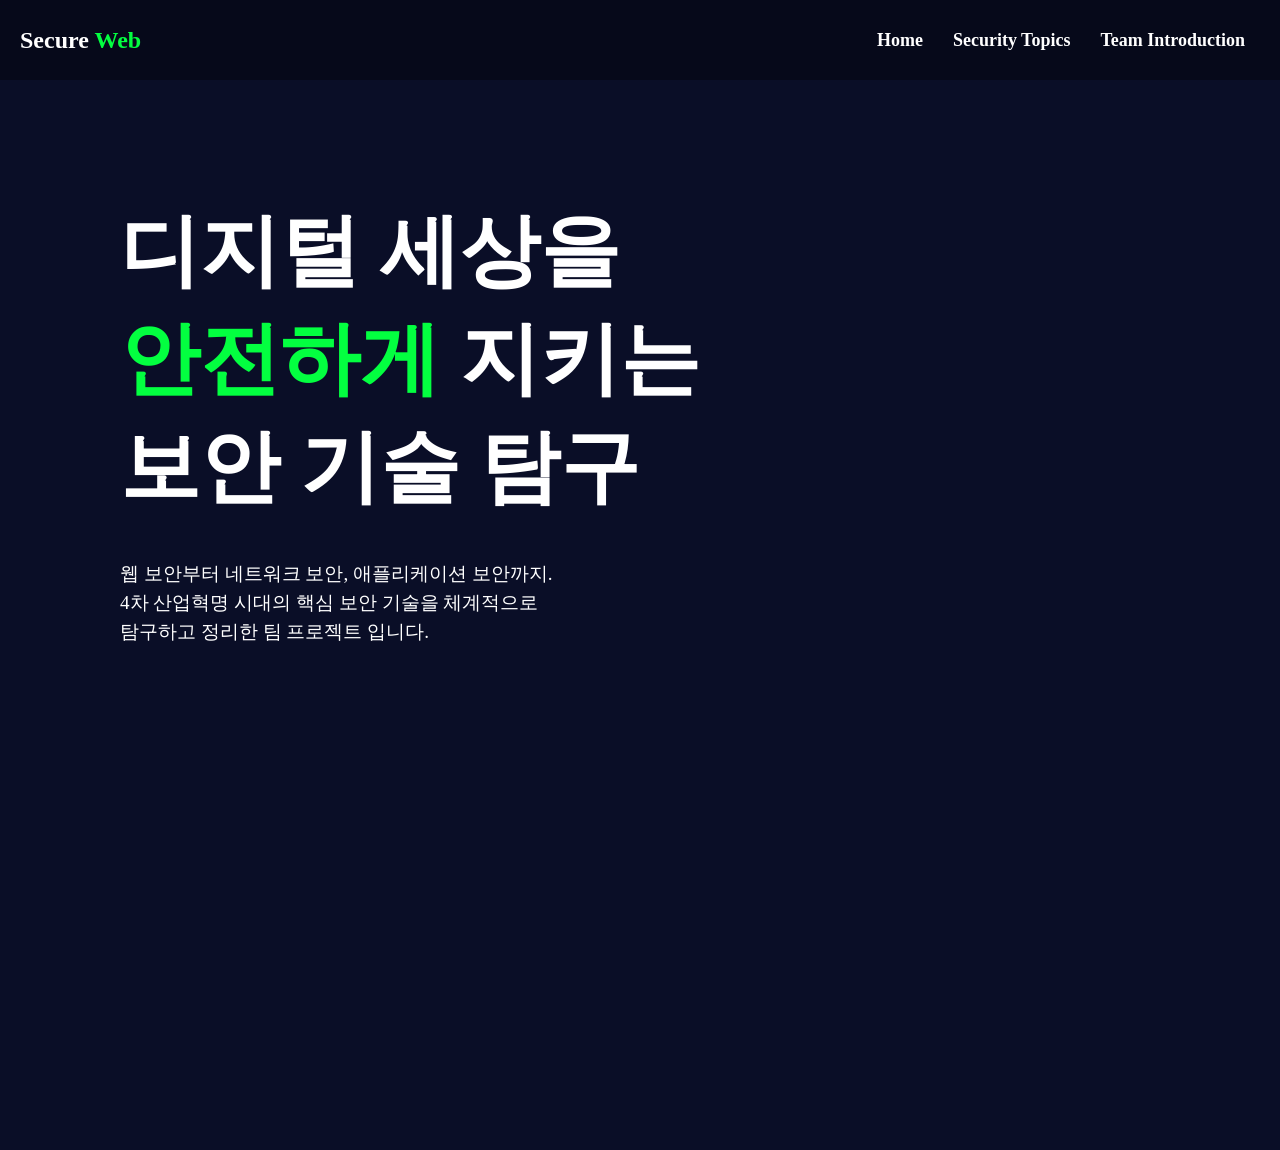
==== index.html @ 50af0f44 "1.11" ====
<!doctype html>
<html lang="en">
  <head>
    <meta charset="UTF-8" />
    <meta name="viewport" content="width=device-width, initial-scale=1.0" />
    <title>Title</title>
    <link rel="stylesheet" href="style.css" />
  </head>
  <body>
    <nav class="navbar">
      <div class="container">
        <div class="logo">
          <span class="logo-def">Secure</span>
          <span class="logo-high">Web</span>
        </div>
        <ul class="nav">
          <li>
            <a href="index.html">Home</a>
          </li>
          <li>
            <a href="#">Security Topics</a>
          </li>
          <li>
            <a href="#">Team Introduction</a>
          </li>
        </ul>
      </div>
    </nav>
    <div class="main">
      <div class="top">
        <p></p>
      </div>
      <div class="content">
        <div class="left">
          <div class="left-content">
            <div class="title">
              <h1>
                <span class="title-all">
                  <span class="title-def"
                    >디지털 세상을
                    <br />
                  </span>
                  <span class="title-high">안전하게</span>
                  <span class="title-def">지키는</span>
                  <br />
                  <span class="title-def">보안 기술 탐구</span>
                </span>
              </h1>
            </div>
            <div class="ex">
              <p>
                웹 보안부터 네트워크 보안, 애플리케이션 보안까지.
                <br />
                4차 산업혁명 시대의 핵심 보안 기술을 체계적으로
                <br />
                탐구하고 정리한 팀 프로젝트 입니다.
              </p>
            </div>
          </div>
        </div>
        <div class="right">
          <div class="right-content">
            <div class="right-image">
              <img src="img_1.png" alt="locker" />
            </div>
            <!-- <div class="text">
              <p>내용이랑이미지</p>
            </div> -->
          </div>
        </div>
        <div class="bottom">
          <hr />
        </div>
      </div>
    </div>
  </body>
</html>
---- style.css ----
* {
  margin: 0;
  padding: 0;
  box-sizing: border-box;
}
body {
  color: white;
  background-color: #0a0e27;
  width: 1920px;
  height: 1080px;
  padding-top: 70px;
}
.navbar {
  color: white;
  background-color: #06091a;
  height: 80px;
  position: fixed;
  top: 0;
  left: 0;
  right: 0;
}
.container {
  padding: 20px;
}
.navbar > .container > .logo {
  font-size: x-large;
  font-weight: bold;
  text-align: left;
}
.navbar > .container {
  display: flex;
  justify-content: space-between;
  align-items: center;
  height: 100%;
}
.navbar > .container > .nav {
  display: flex;
  flex-direction: row;
  justify-content: space-between;
  align-items: center;
  height: 100%;
}

.navbar > ul {
  display: flex;
  flex-direction: row;
}
.navbar > .container > ul > li > a {
  margin: 10px;
  padding: 5px;
}
ul {
  list-style-type: none;
}
.nav > li > a {
  color: white;
  text-decoration: none;
  font-size: 18px;
  font-weight: bold;
}
.nav > li > a:hover {
  text-decoration: underline;
  color: #03ff40;
  /* background-color: lawngreen; */
  font-size: larger;
}
.content {
  display: flex;
  flex-direction: row;
}
.left {
  width: 1152px;
  height: 880px;
  /* background-color: hotpink; */
  display: flex;
  align-items: center;
}
.left-content {
  width: 1000px;
  height: 800px;
  margin: 100px;
  /* background-color: aqua; */
}
.title {
  width: 1000px;
  height: 300px;
  /* background-color: gray; */
  display: flex;
  align-items: center;
}
.title > h1 {
  font-size: 80px;
  margin: 0 20px;
}
.title-high {
  color: #03ff40;
}
.title-all {
  display: inline-block;
  margin: 0 0px;
}
.ex {
  width: 1000px;
  height: 70px;
  /* background-color: gold; */
  display: flex;
  /* justify-content: center;  */
  align-items: center;
}
.ex > p {
  color: white;
  text-align: left;
  margin: 0 20px;
  font-size: larger;
}

.right {
  width: 768px;
  height: 980px;
  /* background-color: lightgreen; */
  display: flex;
  justify-content: center;
}
.right-image {
  width: 500px;
  height: 500px;
  /* background-color: blue; */
  /* margin: 102.5px 150px; */
  display: flex;
  justify-content: center;
  align-items: center;
}
.right-image > img {
  width: 500px;
}
.ex {
  height: fit-content;
}
.ex > p {
  line-height: 1.5;
  margin: 50px 20px;
}
.logo-high {
  color: #03ff40;
}
.top {
  width: 1920px;
  height: 100px;
  /* background-color: antiquewhite; */
}
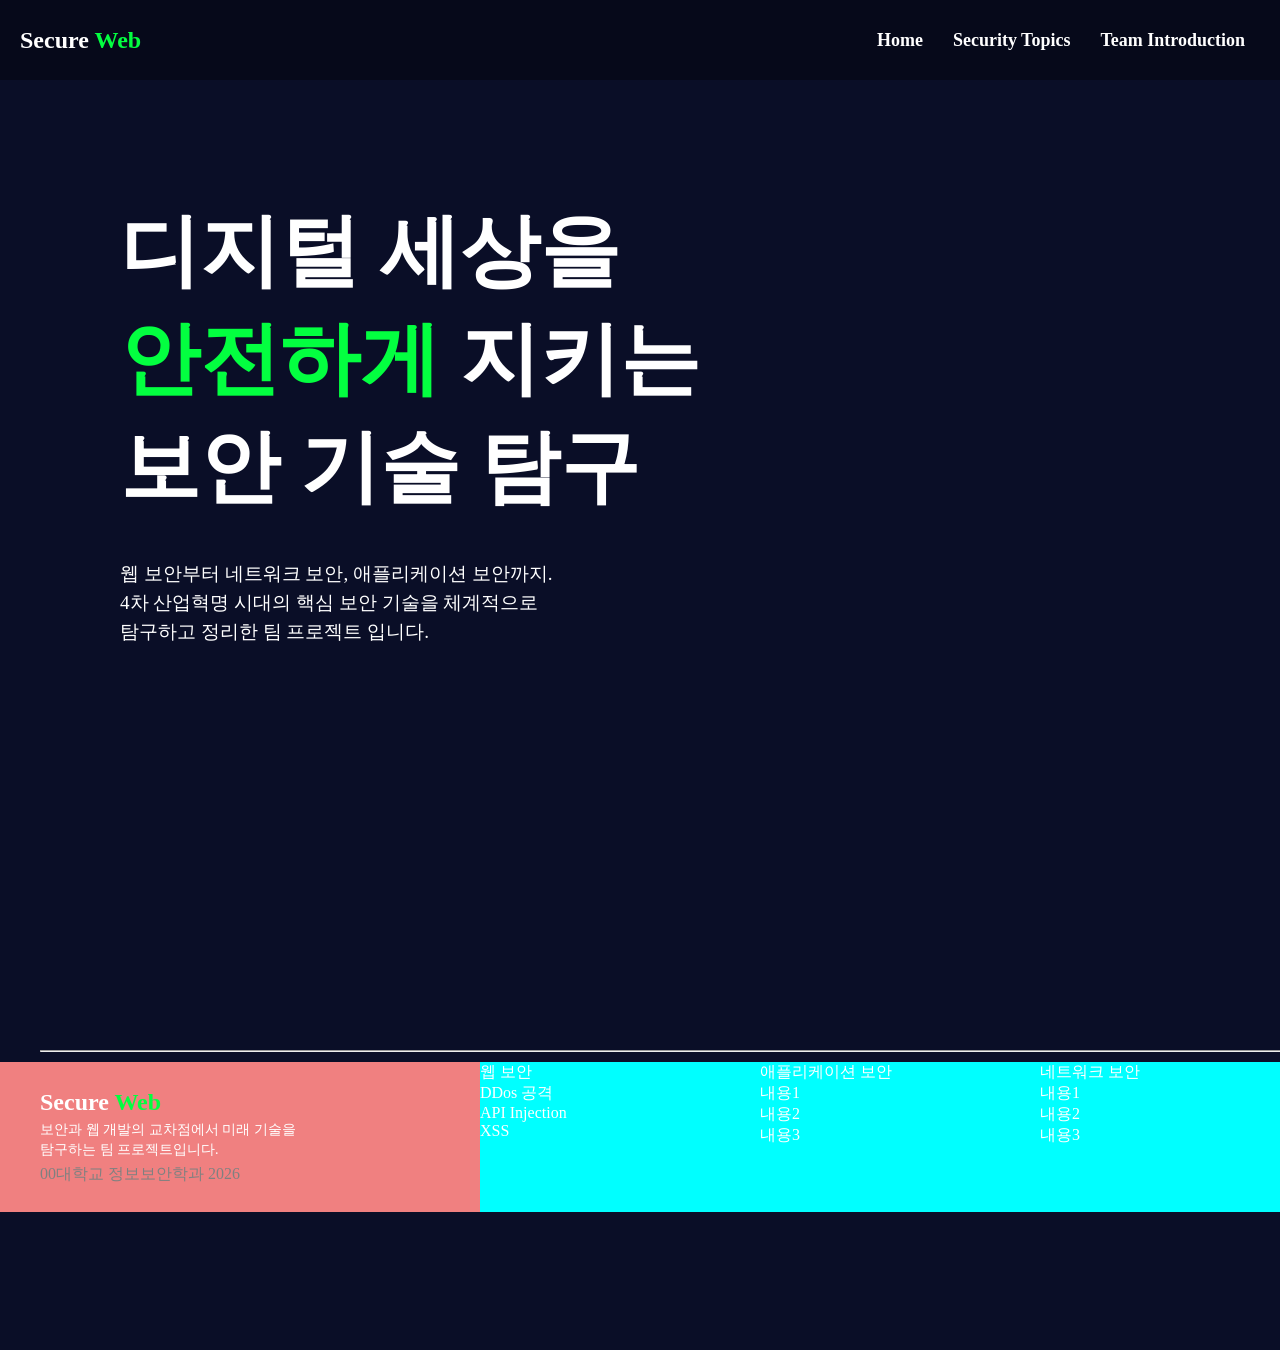
==== commit 7e7d8172: "2.0" ====
--- a/index.html
+++ b/index.html
@@ -68,9 +68,91 @@
             </div> -->
           </div>
         </div>
-        <div class="bottom">
-          <hr />
+      </div>
+      <div class="bottom">
+        <hr />
+        <div class="bottom-content">
+          <div class="bottom-left">
+            <div class="bottom-title">
+              <h2>Secure <span class="bottom-high">Web</span></h2>
+            </div>
+            <div class="bottom-ex">
+              <p>
+                보안과 웹 개발의 교차점에서 미래 기술을<br />탐구하는 팀
+                프로젝트입니다.
+              </p>
+            </div>
+            <div class="bottom-secure">00대학교 정보보안학과 2026</div>
+          </div>
+
+          <div class="bottom-topics">
+            <div class="bottom-web">
+              <p>웹 보안</p>
+              <ul>
+                <li>DDos 공격</li>
+                <li>API Injection</li>
+                <li>XSS</li>
+              </ul>
+            </div>
+            <div class="bottom-app">
+              <p>애플리케이션 보안</p>
+              <ul>
+                <li>내용1</li>
+                <li>내용2</li>
+                <li>내용3</li>
+              </ul>
+            </div>
+            <div class="bottom-network">
+              <p>네트워크 보안</p>
+              <ul>
+                <li>내용1</li>
+                <li>내용2</li>
+                <li>내용3</li>
+              </ul>
+            </div>
+          </div>
         </div>
+        <!-- <div class="bottom-content">
+          <div class="bottom-left">
+            <div class="bottom-title">
+              <h2>Secure <span class="bottom-high">Web</span></h2>
+            </div>
+          </div>
+          <div class="bottom-ex">
+            <p>
+              보안과 웹 개발의 교차점에서 미래 기술을<br />탐구하는 팀
+              프로젝트입니다.
+            </p>
+          </div>
+          <div class="bottom-secure">00대학교 정보보안학과 2026</div>
+
+          <div class="bottom-topics">
+            <div class="bottom-web">
+              <p>웹 보안</p>
+              <ul>
+                <li>DDos 공격</li>
+                <li>API Injection</li>
+                <li>XSS</li>
+              </ul>
+            </div>
+            <div class="bottom-app">
+              <p>애플리케이션 보안</p>
+              <ul>
+                <li>내용1</li>
+                <li>내용2</li>
+                <li>내용3</li>
+              </ul>
+            </div>
+            <div class="bottom-network">
+              <p>네트워크 보안</p>
+              <ul>
+                <li>내용1</li>
+                <li>내용2</li>
+                <li>내용3</li>
+              </ul>
+            </div>
+          </div>
+        </div> -->
       </div>
     </div>
   </body>
--- a/style.css
+++ b/style.css
@@ -116,7 +116,7 @@
 
 .right {
   width: 768px;
-  height: 980px;
+  height: 580px;
   /* background-color: lightgreen; */
   display: flex;
   justify-content: center;
@@ -148,3 +148,115 @@
   height: 100px;
   /* background-color: antiquewhite; */
 }
+/* .bottom {
+  width: 1920px;
+  height: 300px;
+  /* background-color: aquamarine; */
+/* } */
+.bottom > hr {
+  width: 1920px;
+  height: 0px;
+  color: gray;
+  margin: 0px 40px;
+}
+/* .bottom-content {
+  height: 150px;
+  background-color: lightcoral;
+  margin: 40px;
+  display: flex;
+  flex-direction: row;
+  justify-content: space-between;
+  align-items: stre;
+}
+.bottom-high {
+  color: #03ff40;
+}
+.bottom-ex > p {
+  margin: 20px 5px;
+  line-height: 1.4;
+}
+
+.bottom-secure {
+  width: 300px;
+  height: 50px;
+  color: gray;
+  /* background-color: lightgrey; 
+}
+.bottom-topics {
+  background-color: aqua;
+  height: 150px;
+  width: 800px;
+  display: flex;
+  flex-direction: row;
+  gap: 40px;
+}
+.bottom-topics > div {
+  flex: 1;
+}
+.bottom-ex > h2 {
+  font-size: 30px;
+  margin: 0;
+}
+.bottom-left {
+  display: flex;
+  flex-direction: column;
+  gap: 0px;
+  width: 400px;
+} */
+.bottom {
+  width: 1920px;
+  height: 300px;
+}
+.bottom > hr {
+  width: 1840px;
+  height: 0px;
+  color: gray;
+  margin: 0px 40px;
+}
+.bottom-content {
+  height: 150px;
+  background-color: lightcoral;
+  margin: 10px 0;
+  display: flex;
+  flex-direction: row;
+  justify-content: space-between;
+  align-items: center;
+}
+.bottom-high {
+  color: #03ff40;
+}
+.bottom-left {
+  display: flex;
+  flex-direction: column;
+  margin: 0 40px;
+  width: 400px;
+}
+.bottom-ex > p {
+  margin: 4px 0 0 0;
+  line-height: 1.4;
+  font-size: 14px;
+}
+.bottom-secure {
+  margin: 4px 0 0 0;
+  color: gray;
+}
+/* .bottom-topics {
+  background-color: aqua;
+  height: 150px;
+  width: 800px;
+  display: flex;
+  flex-direction: row;
+  gap: 40px;
+} */
+.bottom-topics {
+  background-color: aqua;
+  height: 150px;
+  width: 800px;
+  display: flex;
+  flex-direction: row;
+  gap: 40px;
+  margin-right: auto;
+}
+.bottom-topics > div {
+  flex: 1;
+}
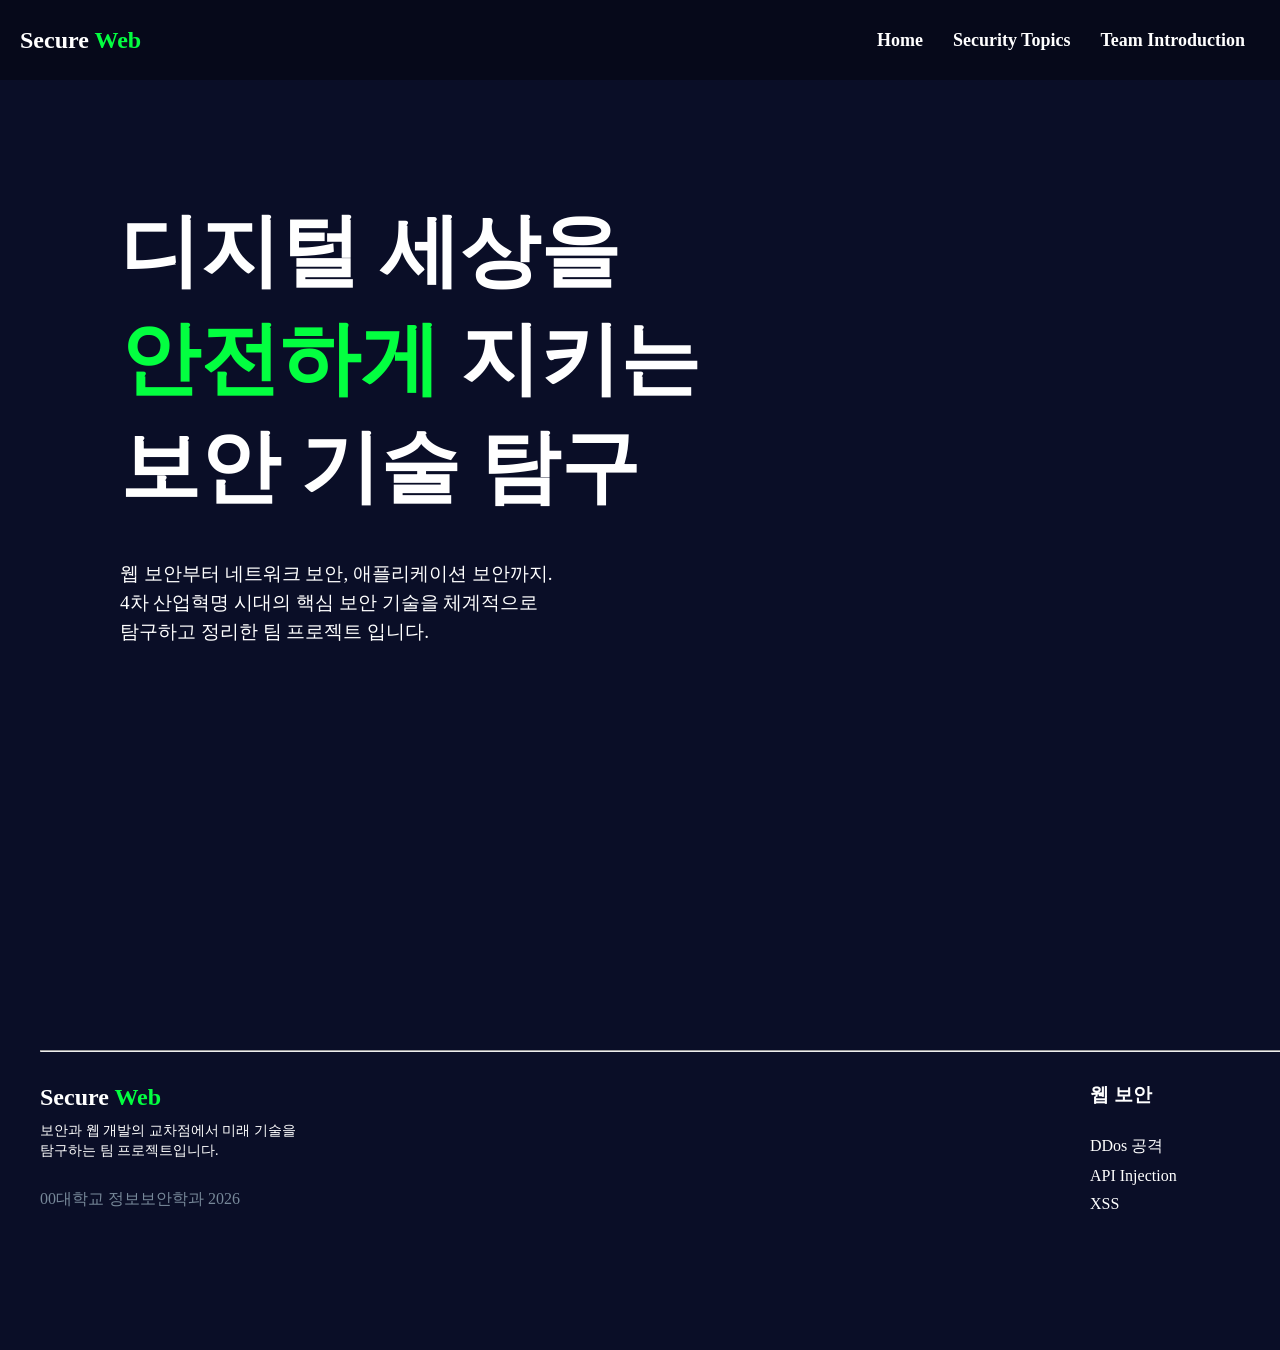
==== commit 227ca5dd: "2.1" ====
--- a/index.html
+++ b/index.html
@@ -82,12 +82,14 @@
                 프로젝트입니다.
               </p>
             </div>
+            <br />
             <div class="bottom-secure">00대학교 정보보안학과 2026</div>
           </div>
 
           <div class="bottom-topics">
             <div class="bottom-web">
-              <p>웹 보안</p>
+              <h3>웹 보안</h3>
+              <br />
               <ul>
                 <li>DDos 공격</li>
                 <li>API Injection</li>
@@ -95,7 +97,8 @@
               </ul>
             </div>
             <div class="bottom-app">
-              <p>애플리케이션 보안</p>
+              <h3>애플리케이션 보안</h3>
+              <br />
               <ul>
                 <li>내용1</li>
                 <li>내용2</li>
@@ -103,7 +106,8 @@
               </ul>
             </div>
             <div class="bottom-network">
-              <p>네트워크 보안</p>
+              <h3>네트워크 보안</h3>
+              <br />
               <ul>
                 <li>내용1</li>
                 <li>내용2</li>
@@ -112,47 +116,6 @@
             </div>
           </div>
         </div>
-        <!-- <div class="bottom-content">
-          <div class="bottom-left">
-            <div class="bottom-title">
-              <h2>Secure <span class="bottom-high">Web</span></h2>
-            </div>
-          </div>
-          <div class="bottom-ex">
-            <p>
-              보안과 웹 개발의 교차점에서 미래 기술을<br />탐구하는 팀
-              프로젝트입니다.
-            </p>
-          </div>
-          <div class="bottom-secure">00대학교 정보보안학과 2026</div>
-
-          <div class="bottom-topics">
-            <div class="bottom-web">
-              <p>웹 보안</p>
-              <ul>
-                <li>DDos 공격</li>
-                <li>API Injection</li>
-                <li>XSS</li>
-              </ul>
-            </div>
-            <div class="bottom-app">
-              <p>애플리케이션 보안</p>
-              <ul>
-                <li>내용1</li>
-                <li>내용2</li>
-                <li>내용3</li>
-              </ul>
-            </div>
-            <div class="bottom-network">
-              <p>네트워크 보안</p>
-              <ul>
-                <li>내용1</li>
-                <li>내용2</li>
-                <li>내용3</li>
-              </ul>
-            </div>
-          </div>
-        </div> -->
       </div>
     </div>
   </body>
--- a/style.css
+++ b/style.css
@@ -159,50 +159,6 @@
   color: gray;
   margin: 0px 40px;
 }
-/* .bottom-content {
-  height: 150px;
-  background-color: lightcoral;
-  margin: 40px;
-  display: flex;
-  flex-direction: row;
-  justify-content: space-between;
-  align-items: stre;
-}
-.bottom-high {
-  color: #03ff40;
-}
-.bottom-ex > p {
-  margin: 20px 5px;
-  line-height: 1.4;
-}
-
-.bottom-secure {
-  width: 300px;
-  height: 50px;
-  color: gray;
-  /* background-color: lightgrey; 
-}
-.bottom-topics {
-  background-color: aqua;
-  height: 150px;
-  width: 800px;
-  display: flex;
-  flex-direction: row;
-  gap: 40px;
-}
-.bottom-topics > div {
-  flex: 1;
-}
-.bottom-ex > h2 {
-  font-size: 30px;
-  margin: 0;
-}
-.bottom-left {
-  display: flex;
-  flex-direction: column;
-  gap: 0px;
-  width: 400px;
-} */
 .bottom {
   width: 1920px;
   height: 300px;
@@ -215,7 +171,7 @@
 }
 .bottom-content {
   height: 150px;
-  background-color: lightcoral;
+  /* background-color: lightcoral; */
   margin: 10px 0;
   display: flex;
   flex-direction: row;
@@ -237,26 +193,34 @@
   font-size: 14px;
 }
 .bottom-secure {
-  margin: 4px 0 0 0;
-  color: gray;
-}
-/* .bottom-topics {
-  background-color: aqua;
+  margin: 0 0 0 0;
+  color: lightslategray;
+}
+.bottom-topics {
+  /* background-color: aqua; */
   height: 150px;
   width: 800px;
   display: flex;
   flex-direction: row;
   gap: 40px;
-} */
-.bottom-topics {
-  background-color: aqua;
-  height: 150px;
-  width: 800px;
-  display: flex;
-  flex-direction: row;
-  gap: 40px;
-  margin-right: auto;
+  margin-right: 50px;
 }
 .bottom-topics > div {
   flex: 1;
-}
+  margin: 20px;
+}
+.bottom-web > ul > li {
+  margin: 10px 0;
+}
+.bottom-app > ul > li {
+  margin: 10px 0;
+}
+.bottom-network > ul > li {
+  margin: 10px 0;
+}
+.bottom-title {
+  margin: 20px 0 0 0;
+}
+.bottom-ex > p {
+  margin: 10px 0;
+}
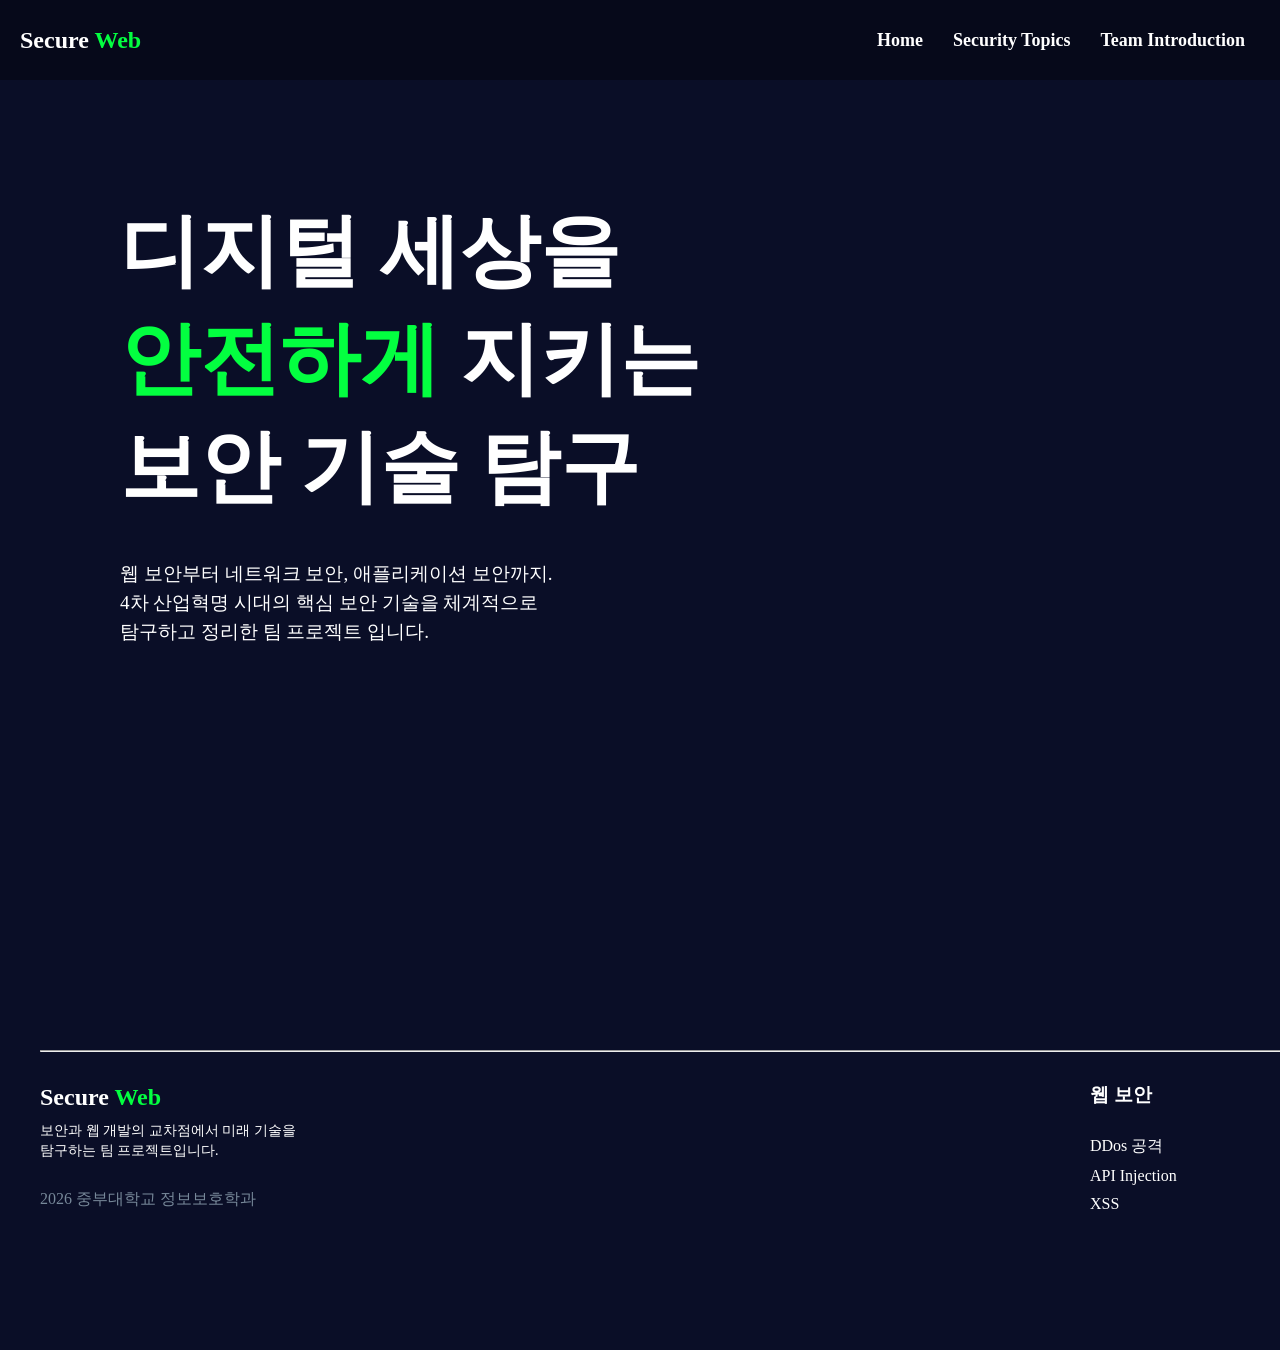
==== commit 91ec3042: "3.0" ====
--- a/index.html
+++ b/index.html
@@ -83,7 +83,7 @@
               </p>
             </div>
             <br />
-            <div class="bottom-secure">00대학교 정보보안학과 2026</div>
+            <div class="bottom-secure">2026 중부대학교 정보보호학과</div>
           </div>
 
           <div class="bottom-topics">
@@ -100,18 +100,18 @@
               <h3>애플리케이션 보안</h3>
               <br />
               <ul>
-                <li>내용1</li>
-                <li>내용2</li>
-                <li>내용3</li>
+                <li>Broken Access Control</li>
+                <li>Insecure Design</li>
+                <li>Vulnerable and Outdated Components</li>
               </ul>
             </div>
             <div class="bottom-network">
               <h3>네트워크 보안</h3>
               <br />
               <ul>
-                <li>내용1</li>
-                <li>내용2</li>
-                <li>내용3</li>
+                <li>IP Header & ACL</li>
+                <li>Secure Connection</li>
+                <li>Secure Socket Layer</li>
               </ul>
             </div>
           </div>
--- a/style.css
+++ b/style.css
@@ -224,3 +224,26 @@
 .bottom-ex > p {
   margin: 10px 0;
 }
+@media (max-width: 768px) {
+  .navbar > .container > .logo {
+    font-size: x-large;
+    font-weight: bold;
+    text-align: left;
+  }
+  .navbar > .container {
+    display: flex;
+    justify-content: center;
+  }
+  .navbar > .container > .nav {
+    display: none;
+  }
+  .title > h1 {
+    font-size: 70px;
+    text-align: center;
+    margin: 0 20px;
+  }
+  .ex > p {
+    text-align: center;
+    margin: 0 20px;
+  }
+}
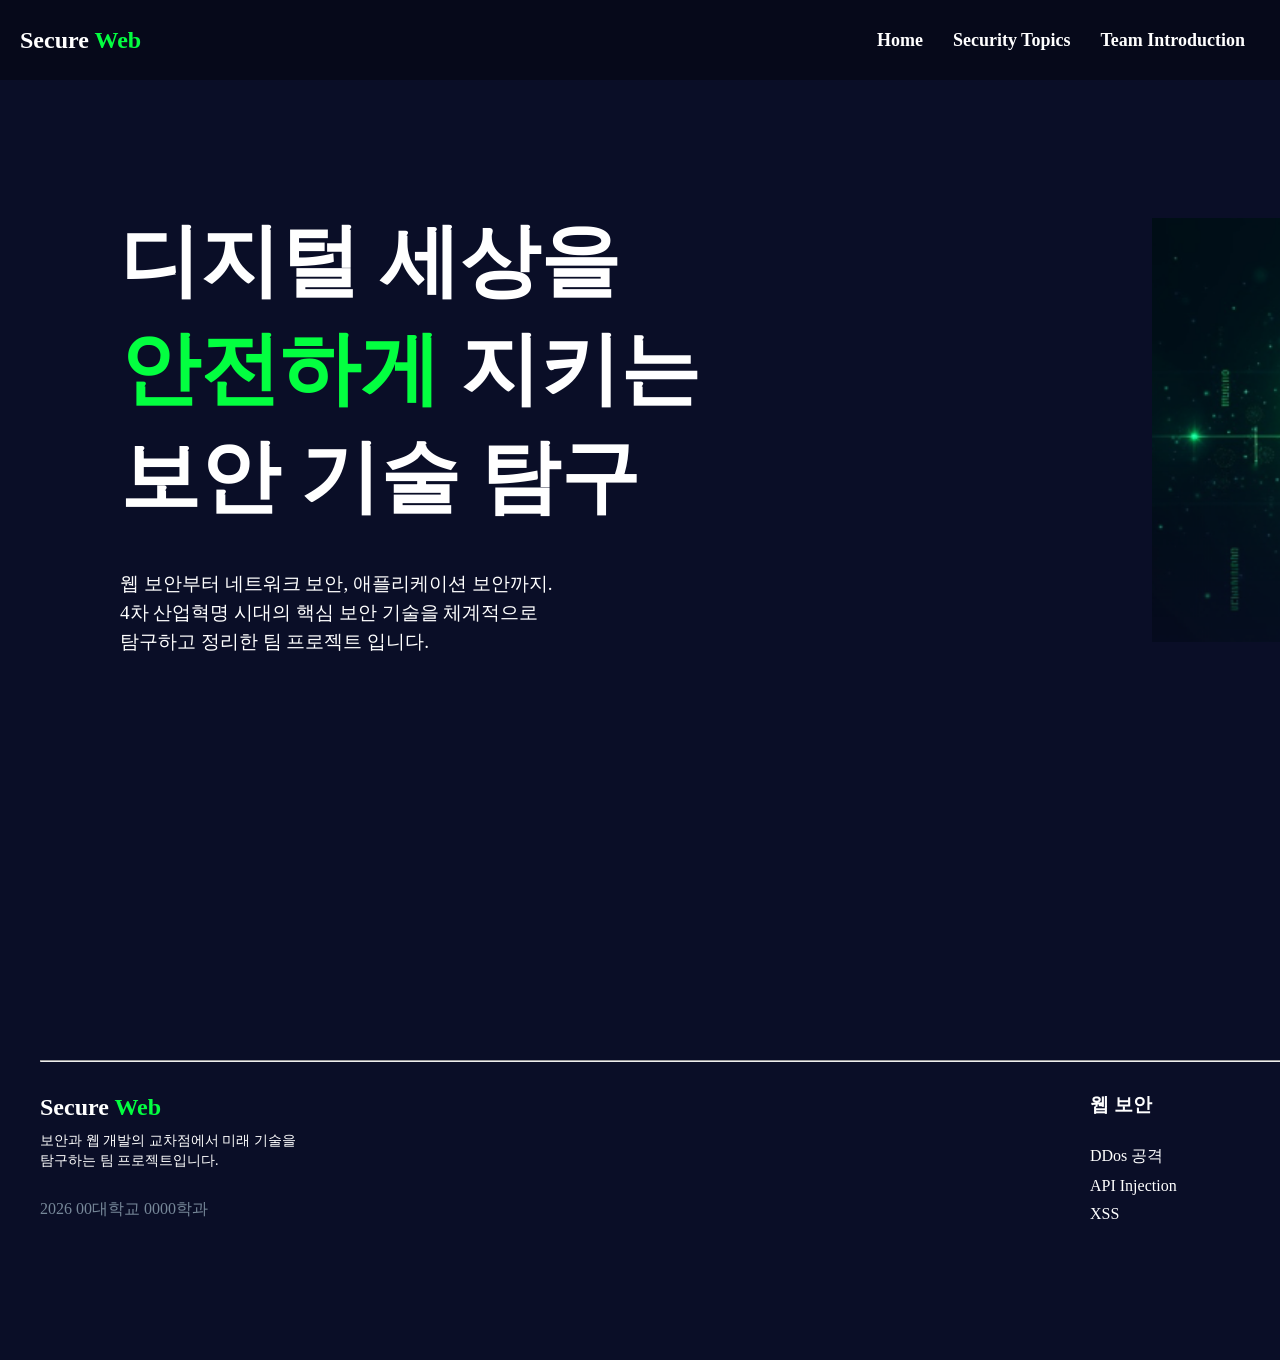
==== commit 70e5f0f5: "3.0" ====
--- a/index.html
+++ b/index.html
@@ -9,6 +9,11 @@
   <body>
     <nav class="navbar">
       <div class="container">
+        <div class="more">
+          <span></span>
+          <span></span>
+          <span></span>
+        </div>
         <div class="logo">
           <span class="logo-def">Secure</span>
           <span class="logo-high">Web</span>
@@ -27,9 +32,7 @@
       </div>
     </nav>
     <div class="main">
-      <div class="top">
-        <p></p>
-      </div>
+      <div class="top"></div>
       <div class="content">
         <div class="left">
           <div class="left-content">
@@ -83,7 +86,7 @@
               </p>
             </div>
             <br />
-            <div class="bottom-secure">2026 중부대학교 정보보호학과</div>
+            <div class="bottom-secure">2026 00대학교 0000학과</div>
           </div>
 
           <div class="bottom-topics">
--- a/style.css
+++ b/style.css
@@ -6,9 +6,11 @@
 body {
   color: white;
   background-color: #0a0e27;
-  width: 1920px;
+  /* width: 1920px;
   height: 1080px;
-  padding-top: 70px;
+  width: 100%;
+  height: 100%; */
+  padding-top: 80px;
 }
 .navbar {
   color: white;
@@ -18,6 +20,7 @@
   top: 0;
   left: 0;
   right: 0;
+  z-index: 999;
 }
 .container {
   padding: 20px;
@@ -125,7 +128,6 @@
   width: 500px;
   height: 500px;
   /* background-color: blue; */
-  /* margin: 102.5px 150px; */
   display: flex;
   justify-content: center;
   align-items: center;
@@ -224,21 +226,44 @@
 .bottom-ex > p {
   margin: 10px 0;
 }
+.more {
+  display: none;
+  flex-direction: column;
+  gap: 5px;
+  cursor: pointer;
+  margin: 10px 0;
+}
+.more > span {
+  display: block;
+  width: 25px;
+  height: 2px;
+  background-color: white;
+  border-radius: 3px;
+}
 @media (max-width: 768px) {
+  body {
+    width: 100%;
+    height: auto;
+    padding-top: 80px;
+    /* overflow-x: hidden; */
+  }
   .navbar > .container > .logo {
     font-size: x-large;
     font-weight: bold;
     text-align: left;
+    position: absolute;
+    left: 50%;
+    transform: translateX(-50%);
   }
   .navbar > .container {
     display: flex;
-    justify-content: center;
+    justify-content: space-between;
   }
   .navbar > .container > .nav {
     display: none;
   }
   .title > h1 {
-    font-size: 70px;
+    font-size: 60px;
     text-align: center;
     margin: 0 20px;
   }
@@ -246,4 +271,69 @@
     text-align: center;
     margin: 0 20px;
   }
-}
+  .bottom-topics {
+    display: none;
+  }
+  .more {
+    display: flex;
+    margin: 10px;
+  }
+  .content {
+    flex-direction: column; /* 좌우 → 위아래 */
+  }
+  .left {
+    width: 100%;
+    height: auto;
+    order: 2;
+  }
+  .left-content {
+    width: 100%;
+    margin: 20px;
+  }
+  .title {
+    width: 100%;
+    height: auto;
+    justify-content: center;
+  }
+  .right {
+    width: 100%;
+    height: auto;
+    order: 1;
+    justify-content: center;
+  }
+
+  .right-image {
+    width: 200% !important;
+    height: auto !important;
+    justify-content: center;
+    display: flex;
+    overflow: hidden;
+    margin-left: -50%;
+  }
+  .right-image > img {
+    width: 500% !important;
+    mask-image: linear-gradient(
+      to bottom,
+      transparent 0%,
+      black 10%,
+      black 80%,
+      transparent 100%
+    );
+  }
+  .ex {
+    width: 100%;
+    justify-content: center;
+    margin-top: 15px;
+  }
+  .bottom {
+    width: 100%;
+    overflow: hidden;
+  }
+  .bottom > hr {
+    width: 85% !important;
+    margin-right: 10px !important;
+  }
+  .top {
+    display: none;
+  }
+}
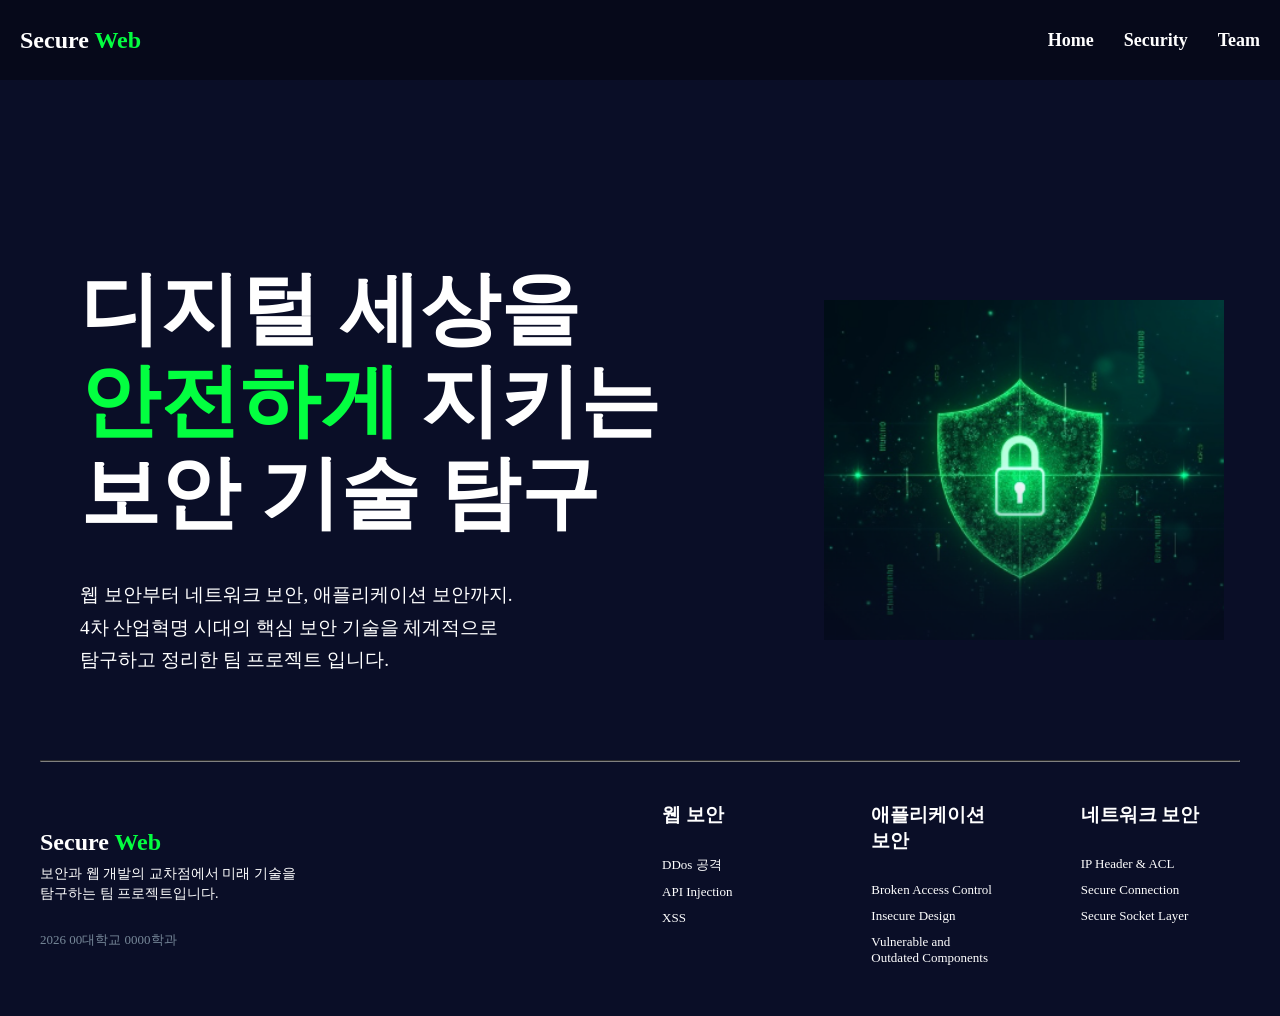
==== commit 2d84a92e: "final-v.1" ====
--- a/index.html
+++ b/index.html
@@ -3,34 +3,33 @@
   <head>
     <meta charset="UTF-8" />
     <meta name="viewport" content="width=device-width, initial-scale=1.0" />
-    <title>Title</title>
+    <title>SecureWeb</title>
     <link rel="stylesheet" href="style.css" />
   </head>
   <body>
+    
     <nav class="navbar">
       <div class="container">
-        <div class="more">
-          <span></span>
-          <span></span>
-          <span></span>
-        </div>
+        <button class="more" id="menuBtn" aria-label="메뉴 열기">
+          <span></span><span></span><span></span>
+        </button>
         <div class="logo">
-          <span class="logo-def">Secure</span>
-          <span class="logo-high">Web</span>
+          <span class="logo-def">Secure </span><span class="logo-high">Web</span>
         </div>
         <ul class="nav">
-          <li>
-            <a href="index.html">Home</a>
-          </li>
-          <li>
-            <a href="#">Security Topics</a>
-          </li>
-          <li>
-            <a href="#">Team Introduction</a>
-          </li>
+          <li><a href="index.html">Home</a></li>
+          <li><a href="security.html">Security</a></li>
+          <li><a href="team.html">Team</a></li>
         </ul>
       </div>
     </nav>
+
+    <div class="mobile-menu" id="mobileMenu">
+      <a href="index.html">Home</a>
+      <a href="security.html">Security</a>
+      <a href="team.html">Team</a>
+    </div>
+
     <div class="main">
       <div class="top"></div>
       <div class="content">
@@ -38,24 +37,15 @@
           <div class="left-content">
             <div class="title">
               <h1>
-                <span class="title-all">
-                  <span class="title-def"
-                    >디지털 세상을
-                    <br />
-                  </span>
-                  <span class="title-high">안전하게</span>
-                  <span class="title-def">지키는</span>
-                  <br />
-                  <span class="title-def">보안 기술 탐구</span>
-                </span>
+                <span class="title-def">디지털 세상을<br></span>
+                <span class="title-high">안전하게 </span><span class="title-def">지키는</span><br>
+                <span class="title-def">보안 기술 탐구</span>
               </h1>
             </div>
             <div class="ex">
               <p>
-                웹 보안부터 네트워크 보안, 애플리케이션 보안까지.
-                <br />
-                4차 산업혁명 시대의 핵심 보안 기술을 체계적으로
-                <br />
+                웹 보안부터 네트워크 보안, 애플리케이션 보안까지.<br />
+                4차 산업혁명 시대의 핵심 보안 기술을 체계적으로<br />
                 탐구하고 정리한 팀 프로젝트 입니다.
               </p>
             </div>
@@ -66,9 +56,6 @@
             <div class="right-image">
               <img src="img_1.png" alt="locker" />
             </div>
-            <!-- <div class="text">
-              <p>내용이랑이미지</p>
-            </div> -->
           </div>
         </div>
       </div>
@@ -80,15 +67,11 @@
               <h2>Secure <span class="bottom-high">Web</span></h2>
             </div>
             <div class="bottom-ex">
-              <p>
-                보안과 웹 개발의 교차점에서 미래 기술을<br />탐구하는 팀
-                프로젝트입니다.
-              </p>
+              <p>보안과 웹 개발의 교차점에서 미래 기술을<br />탐구하는 팀 프로젝트입니다.</p>
             </div>
             <br />
             <div class="bottom-secure">2026 00대학교 0000학과</div>
           </div>
-
           <div class="bottom-topics">
             <div class="bottom-web">
               <h3>웹 보안</h3>
@@ -121,5 +104,18 @@
         </div>
       </div>
     </div>
+
+    <script>
+      const btn = document.getElementById('menuBtn');
+      const menu = document.getElementById('mobileMenu');
+      btn.addEventListener('click', () => {
+        menu.classList.toggle('open');
+      });
+      document.addEventListener('click', (e) => {
+        if (!btn.contains(e.target) && !menu.contains(e.target)) {
+          menu.classList.remove('open');
+        }
+      });
+    </script>
   </body>
 </html>
--- a/style.css
+++ b/style.css
@@ -3,15 +3,13 @@
   padding: 0;
   box-sizing: border-box;
 }
+
 body {
   color: white;
   background-color: #0a0e27;
-  /* width: 1920px;
-  height: 1080px;
-  width: 100%;
-  height: 100%; */
   padding-top: 80px;
 }
+
 .navbar {
   color: white;
   background-color: #06091a;
@@ -22,217 +20,62 @@
   right: 0;
   z-index: 999;
 }
+
 .container {
-  padding: 20px;
-}
-.navbar > .container > .logo {
+  padding: 0 20px;
+  display: flex;
+  justify-content: space-between;
+  align-items: center;
+  height: 100%;
+  position: relative;
+}
+
+.logo {
   font-size: x-large;
   font-weight: bold;
-  text-align: left;
-}
-.navbar > .container {
-  display: flex;
-  justify-content: space-between;
-  align-items: center;
-  height: 100%;
-}
-.navbar > .container > .nav {
-  display: flex;
-  flex-direction: row;
-  justify-content: space-between;
-  align-items: center;
-  height: 100%;
-}
-
-.navbar > ul {
-  display: flex;
-  flex-direction: row;
-}
-.navbar > .container > ul > li > a {
-  margin: 10px;
-  padding: 5px;
-}
+}
+
+.logo-def {
+  color: white;
+}
+
+.logo-high {
+  color: #03ff40;
+}
+
 ul {
   list-style-type: none;
 }
+
+.nav {
+  display: flex;
+  flex-direction: row;
+  gap: 30px;
+  align-items: center;
+}
+
 .nav > li > a {
   color: white;
   text-decoration: none;
   font-size: 18px;
   font-weight: bold;
 }
+
 .nav > li > a:hover {
   text-decoration: underline;
   color: #03ff40;
-  /* background-color: lawngreen; */
-  font-size: larger;
-}
-.content {
-  display: flex;
-  flex-direction: row;
-}
-.left {
-  width: 1152px;
-  height: 880px;
-  /* background-color: hotpink; */
-  display: flex;
-  align-items: center;
-}
-.left-content {
-  width: 1000px;
-  height: 800px;
-  margin: 100px;
-  /* background-color: aqua; */
-}
-.title {
-  width: 1000px;
-  height: 300px;
-  /* background-color: gray; */
-  display: flex;
-  align-items: center;
-}
-.title > h1 {
-  font-size: 80px;
-  margin: 0 20px;
-}
-.title-high {
-  color: #03ff40;
-}
-.title-all {
-  display: inline-block;
-  margin: 0 0px;
-}
-.ex {
-  width: 1000px;
-  height: 70px;
-  /* background-color: gold; */
-  display: flex;
-  /* justify-content: center;  */
-  align-items: center;
-}
-.ex > p {
-  color: white;
-  text-align: left;
-  margin: 0 20px;
-  font-size: larger;
-}
-
-.right {
-  width: 768px;
-  height: 580px;
-  /* background-color: lightgreen; */
-  display: flex;
-  justify-content: center;
-}
-.right-image {
-  width: 500px;
-  height: 500px;
-  /* background-color: blue; */
-  display: flex;
-  justify-content: center;
-  align-items: center;
-}
-.right-image > img {
-  width: 500px;
-}
-.ex {
-  height: fit-content;
-}
-.ex > p {
-  line-height: 1.5;
-  margin: 50px 20px;
-}
-.logo-high {
-  color: #03ff40;
-}
-.top {
-  width: 1920px;
-  height: 100px;
-  /* background-color: antiquewhite; */
-}
-/* .bottom {
-  width: 1920px;
-  height: 300px;
-  /* background-color: aquamarine; */
-/* } */
-.bottom > hr {
-  width: 1920px;
-  height: 0px;
-  color: gray;
-  margin: 0px 40px;
-}
-.bottom {
-  width: 1920px;
-  height: 300px;
-}
-.bottom > hr {
-  width: 1840px;
-  height: 0px;
-  color: gray;
-  margin: 0px 40px;
-}
-.bottom-content {
-  height: 150px;
-  /* background-color: lightcoral; */
-  margin: 10px 0;
-  display: flex;
-  flex-direction: row;
-  justify-content: space-between;
-  align-items: center;
-}
-.bottom-high {
-  color: #03ff40;
-}
-.bottom-left {
-  display: flex;
-  flex-direction: column;
-  margin: 0 40px;
-  width: 400px;
-}
-.bottom-ex > p {
-  margin: 4px 0 0 0;
-  line-height: 1.4;
-  font-size: 14px;
-}
-.bottom-secure {
-  margin: 0 0 0 0;
-  color: lightslategray;
-}
-.bottom-topics {
-  /* background-color: aqua; */
-  height: 150px;
-  width: 800px;
-  display: flex;
-  flex-direction: row;
-  gap: 40px;
-  margin-right: 50px;
-}
-.bottom-topics > div {
-  flex: 1;
-  margin: 20px;
-}
-.bottom-web > ul > li {
-  margin: 10px 0;
-}
-.bottom-app > ul > li {
-  margin: 10px 0;
-}
-.bottom-network > ul > li {
-  margin: 10px 0;
-}
-.bottom-title {
-  margin: 20px 0 0 0;
-}
-.bottom-ex > p {
-  margin: 10px 0;
-}
+}
+
 .more {
   display: none;
   flex-direction: column;
   gap: 5px;
   cursor: pointer;
-  margin: 10px 0;
-}
+  background: none;
+  border: none;
+  padding: 10px;
+}
+
 .more > span {
   display: block;
   width: 25px;
@@ -240,100 +83,493 @@
   background-color: white;
   border-radius: 3px;
 }
+
+.mobile-menu {
+  display: none;
+  position: fixed;
+  top: 80px;
+  left: 0;
+  right: 0;
+  background-color: #06091a;
+  flex-direction: column;
+  z-index: 998;
+  border-top: 1px solid #1a2040;
+  overflow: hidden;
+  max-height: 0;
+  transition: max-height 0.35s ease;
+}
+
+.mobile-menu.open {
+  max-height: 200px;
+}
+
+.mobile-menu a {
+  display: block;
+  color: white;
+  text-decoration: none;
+  font-size: 18px;
+  font-weight: bold;
+  padding: 16px 24px;
+  border-bottom: 1px solid #1a2040;
+  transition: color 0.2s, background 0.2s;
+}
+
+.mobile-menu a:hover {
+  color: #03ff40;
+  background: #0d1230;
+}
+
+.top {
+  width: 100%;
+  height: 100px;
+}
+
+.content {
+  display: flex;
+  flex-direction: row;
+}
+
+.left {
+  width: 60%;
+  min-height: 580px;
+  display: flex;
+  align-items: center;
+}
+
+.left-content {
+  width: 100%;
+  margin: 60px 60px 60px 80px;
+}
+
+.title {
+  display: flex;
+  align-items: center;
+}
+
+.title > h1 {
+  font-size: 80px;
+  line-height: 1.15;
+}
+
+.title-def {
+  color: white;
+}
+
+.title-high {
+  color: #03ff40;
+}
+
+.ex {
+  margin-top: 40px;
+}
+
+.ex > p {
+  color: white;
+  font-size: larger;
+  line-height: 1.7;
+}
+
+.right {
+  width: 40%;
+  display: flex;
+  justify-content: center;
+  align-items: center;
+  min-height: 500px;
+}
+
+.right-image {
+  width: 400px;
+  height: 400px;
+  display: flex;
+  justify-content: center;
+  align-items: center;
+}
+
+.right-image > img {
+  width: 100%;
+}
+
+.bottom {
+  width: 100%;
+}
+
+.bottom > hr {
+  width: calc(100% - 80px);
+  margin: 0 40px;
+  border-color: gray;
+}
+
+.bottom-content {
+  padding: 20px 0;
+  display: flex;
+  flex-direction: row;
+  justify-content: space-between;
+  align-items: center;
+}
+
+.bottom-left {
+  display: flex;
+  flex-direction: column;
+  margin: 0 40px;
+  width: 400px;
+}
+
+.bottom-title h2 {
+  color: white;
+}
+
+.bottom-high {
+  color: #03ff40;
+}
+
+.bottom-ex > p {
+  color: white;
+  margin: 8px 0 0;
+  line-height: 1.4;
+  font-size: 14px;
+}
+
+.bottom-secure {
+  margin-top: 10px;
+  color: lightslategray;
+  font-size: 13px;
+}
+
+.bottom-topics {
+  display: flex;
+  flex-direction: row;
+  gap: 40px;
+  margin-right: 50px;
+}
+
+.bottom-topics > div {
+  flex: 1;
+  margin: 20px;
+}
+
+.bottom-topics h3 {
+  color: white;
+}
+
+.bottom-web > ul > li,
+.bottom-app > ul > li,
+.bottom-network > ul > li {
+  color: white;
+  margin: 10px 0;
+  font-size: 13px;
+}
+
+/* 팀원 소개 섹션 */
+.team-intro-section {
+  width: 100%;
+  padding: 80px 0;
+  text-align: center;
+}
+
+/* 우리 팀을 소개합니다 제목 (간격 수정됨) */
+.team-title {
+  margin-bottom: 60px; /* 제목과 카드 사이 넉넉한 간격 */
+  font-size: 2.5rem;
+  color: #ffffff;
+  text-shadow: 0 0 20px rgba(3, 255, 64, 0.3);
+}
+
+/* 팀 카드 그리드 */
+.team-grid {
+  display: flex;
+  justify-content: center;
+  gap: 40px;
+  flex-wrap: wrap;
+  max-width: 1200px;
+  margin: 0 auto;
+}
+
+/* 개별 카드 디자인 */
+.team-card {
+  width: 320px;
+  padding: 40px 20px;
+  background: rgba(255, 255, 255, 0.05);
+  border: 1px solid rgba(255, 255, 255, 0.1);
+  border-radius: 20px;
+  transition: all 0.4s cubic-bezier(0.175, 0.885, 0.32, 1.275);
+  text-align: center;
+}
+
+/* 프로필 이미지 원형 글로우 */
+.team-profile-glow {
+  width: 150px;
+  height: 150px;
+  margin: 0 auto 25px;
+  border-radius: 50%;
+  border: 3px solid #03ff40;
+  box-shadow: 0 0 20px rgba(3, 255, 64, 0.4);
+  overflow: hidden;
+}
+
+.team-profile-glow img {
+  width: 100%;
+  height: 100%;
+  object-fit: cover;
+}
+
+.team-name {
+  font-size: 1.5rem;
+  margin-bottom: 8px;
+  transition: 0.3s;
+}
+
+.team-role {
+  color: #03ff40;
+  font-weight: bold;
+  margin-bottom: 5px;
+  transition: 0.3s;
+}
+
+.team-univ {
+  color: #cccccc;
+  font-size: 14px;
+  margin-bottom: 20px;
+  transition: 0.3s;
+}
+
+/* 이미지 링크 버튼 영역 */
+.team-links {
+  display: flex;
+  justify-content: center;
+  gap: 20px;
+  margin-top: 10px;
+}
+
+.icon-btn img {
+  width: 35px;
+  height: 35px;
+  object-fit: contain;
+  transition: all 0.3s ease;
+  filter: drop-shadow(0 0 2px rgba(3, 255, 64, 0.2));
+}
+
+/* 아이콘 버튼 호버 효과 */
+.icon-btn:hover img {
+  transform: translateY(-5px) scale(1.1);
+  filter: drop-shadow(0 0 10px rgba(3, 255, 64, 0.9));
+}
+
+/* 카드 전체 호버 효과 */
+.team-card:hover {
+  background-color: white !important;
+  transform: translateY(-15px);
+  box-shadow: 0 10px 30px rgba(0, 0, 0, 0.5);
+}
+
+.team-card:hover .team-name,
+.team-card:hover .team-univ {
+  color: #1a1a1a !important;
+}
+
+.team-card:hover .team-role {
+  color: #02c031 !important;
+}
+
+.box-container {
+  display: flex;
+  flex-wrap: wrap;
+  max-width: 1600px;
+  width: 100%;
+  gap: 40px;
+  margin: 80px auto;
+  padding: 0 40px;
+  justify-content: center;
+}
+
+.box {
+  width: 400px;
+  min-height: 50px;
+  height: auto;
+  font-size: 14px;
+  border-radius: 12px;
+  background-color: black;
+  padding: 40px 30px 20px 30px;
+  display: flex;
+  flex-direction: column;
+  gap: 10px;
+  align-items: center;
+  overflow: visible;
+}
+
+.desc {
+  display: none;
+  margin: 0;
+  color: grey;
+}
+
+p {
+  color: grey;
+  font-size: 18px;
+}
+
+.box a {
+  color: white;
+}
+
+.toggle {
+  color: #eaff00;
+  font-size: 14px;
+  cursor: pointer;
+}
+
+.category-tag1 {
+  margin-left: auto;
+  margin-right: -10px;
+  color: #03ff40;
+  font-size: 15px;
+  background-color: #1a2e1a;
+  padding: 4px 10px;
+  border-radius: 20px;
+  margin-top: -15px;
+}
+
+.category-tag2 {
+  margin-left: auto;
+  margin-right: -10px;
+  color: #038eff;
+  font-size: 15px;
+  background-color: #1a1a2e;
+  padding: 4px 10px;
+  border-radius: 20px;
+  margin-top: -15px;
+}
+
+.category-tag3 {
+  margin-left: auto;
+  margin-right: -10px;
+  color: #ff0303;
+  font-size: 15px;
+  background-color: #2e1a1a;
+  padding: 4px 10px;
+  border-radius: 20px;
+  margin-top: -15px;
+}
+
+.box-top {
+  display: flex;
+  justify-content: space-between;
+  align-items: center;
+  width: 100%;
+}
+
+.box p {
+  margin-top: 25px;
+  margin-bottom: 20px;
+}
+
+
 @media (max-width: 768px) {
   body {
     width: 100%;
     height: auto;
     padding-top: 80px;
-    /* overflow-x: hidden; */
-  }
+  }
+
   .navbar > .container > .logo {
-    font-size: x-large;
-    font-weight: bold;
-    text-align: left;
     position: absolute;
     left: 50%;
     transform: translateX(-50%);
   }
-  .navbar > .container {
+
+  .nav {
+    display: none;
+  }
+
+  .more {
     display: flex;
-    justify-content: space-between;
-  }
-  .navbar > .container > .nav {
+  }
+
+  .mobile-menu {
+    display: flex;
+  }
+
+  .top {
     display: none;
   }
+
+  .content {
+    flex-direction: column;
+  }
+
+  .left {
+    width: 100%;
+    min-height: auto;
+    order: 2;
+  }
+
+  .left-content {
+    width: 100%;
+    margin: 20px 20px 40px;
+  }
+
+  .title {
+    justify-content: center;
+    text-align: center;
+  }
+
   .title > h1 {
     font-size: 60px;
     text-align: center;
-    margin: 0 20px;
-  }
+    width: 100%;
+    line-height: 1.25;
+  }
+
   .ex > p {
     text-align: center;
+    line-height: 1.5;
+  }
+
+  .right {
+
+    width: 100%;
+  order: 1;
+  min-height: auto;
+  overflow: hidden;
+  }
+
+  .right-image {
+    width: auto;
+    overflow: hidden;
+    mask-image: linear-gradient(to bottom, transparent 0%, black 15%, black 80%, transparent 100%);
+    -webkit-mask-image: linear-gradient(to bottom, transparent 0%, black 15%, black 80%, transparent 100%);
+    display: block;  
+    transform: scale(1.5);
+    transform-origin: center top;
+  }
+
+  .right-image > img {
+    width: 100%;display: block;
+  }
+
+  .bottom {
+    width: 100%;
+    display: block;
+  }
+
+  .bottom > hr {
+    width: calc(100% - 40px);
     margin: 0 20px;
   }
+
   .bottom-topics {
     display: none;
   }
-  .more {
-    display: flex;
-    margin: 10px;
-  }
-  .content {
-    flex-direction: column; /* 좌우 → 위아래 */
-  }
-  .left {
-    width: 100%;
-    height: auto;
-    order: 2;
-  }
-  .left-content {
-    width: 100%;
-    margin: 20px;
-  }
-  .title {
-    width: 100%;
-    height: auto;
-    justify-content: center;
-  }
-  .right {
-    width: 100%;
-    height: auto;
-    order: 1;
-    justify-content: center;
-  }
-
-  .right-image {
-    width: 200% !important;
-    height: auto !important;
-    justify-content: center;
-    display: flex;
-    overflow: hidden;
-    margin-left: -50%;
-  }
-  .right-image > img {
-    width: 500% !important;
-    mask-image: linear-gradient(
-      to bottom,
-      transparent 0%,
-      black 10%,
-      black 80%,
-      transparent 100%
-    );
-  }
-  .ex {
-    width: 100%;
-    justify-content: center;
-    margin-top: 15px;
-  }
-  .bottom {
-    width: 100%;
-    overflow: hidden;
-  }
-  .bottom > hr {
-    width: 85% !important;
-    margin-right: 10px !important;
-  }
-  .top {
-    display: none;
-  }
-}
+
+  .bottom-left {
+    width: calc(100% - 40px);
+    margin: 10px 20px;
+  }
+    .team-grid {
+    flex-direction: column;
+    align-items: center;
+  }
+  .team-title {
+    font-size: 2rem;
+  }
+
+}
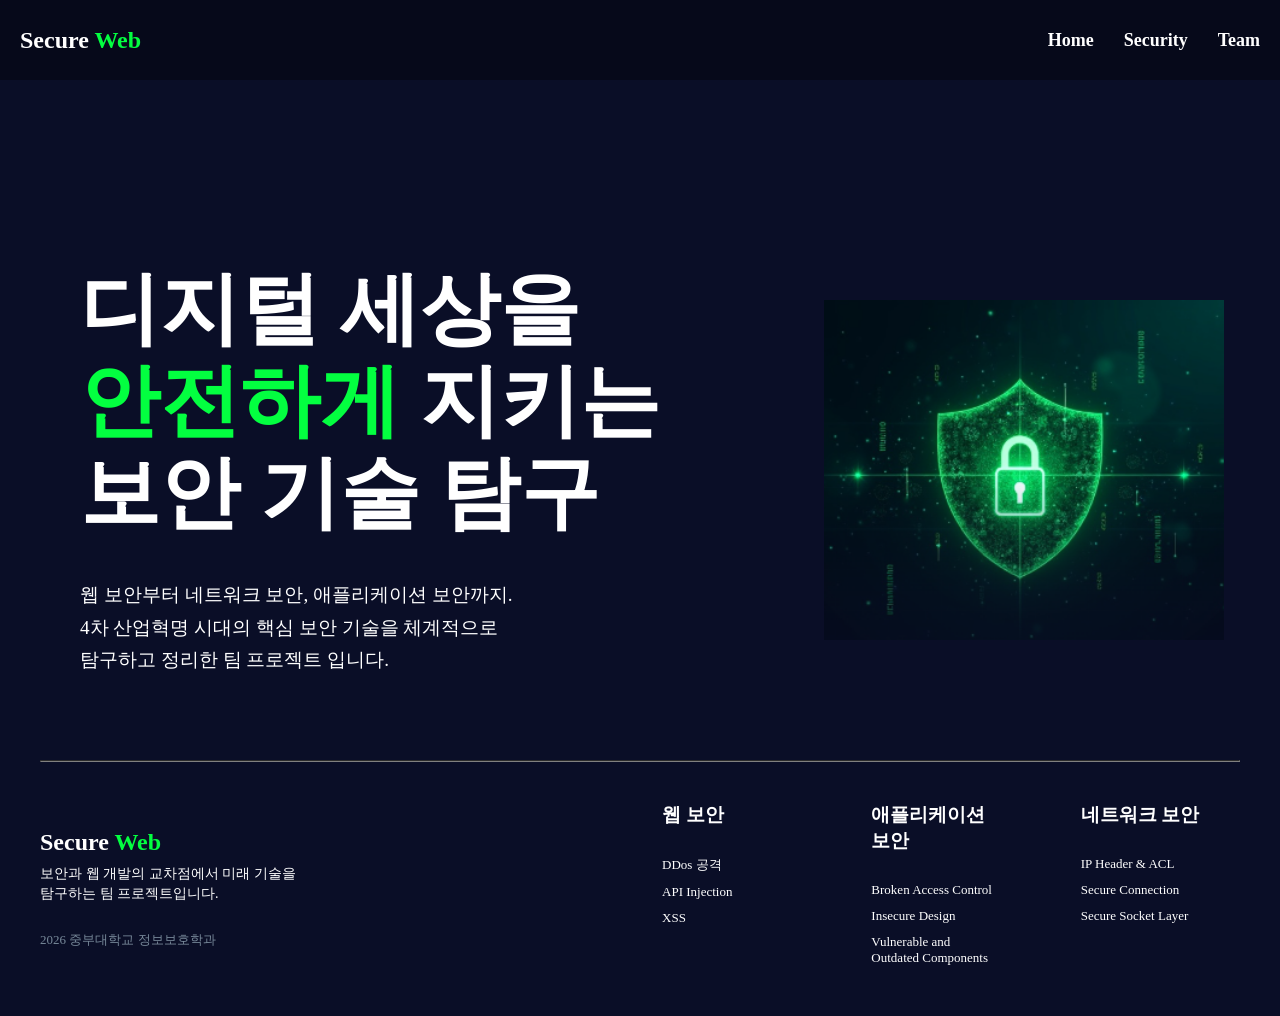
==== commit 82b3dd9d: "index.html 업데이트" ====
--- a/index.html
+++ b/index.html
@@ -70,7 +70,7 @@
               <p>보안과 웹 개발의 교차점에서 미래 기술을<br />탐구하는 팀 프로젝트입니다.</p>
             </div>
             <br />
-            <div class="bottom-secure">2026 00대학교 0000학과</div>
+            <div class="bottom-secure">2026 중부대학교 정보보호학과</div>
           </div>
           <div class="bottom-topics">
             <div class="bottom-web">
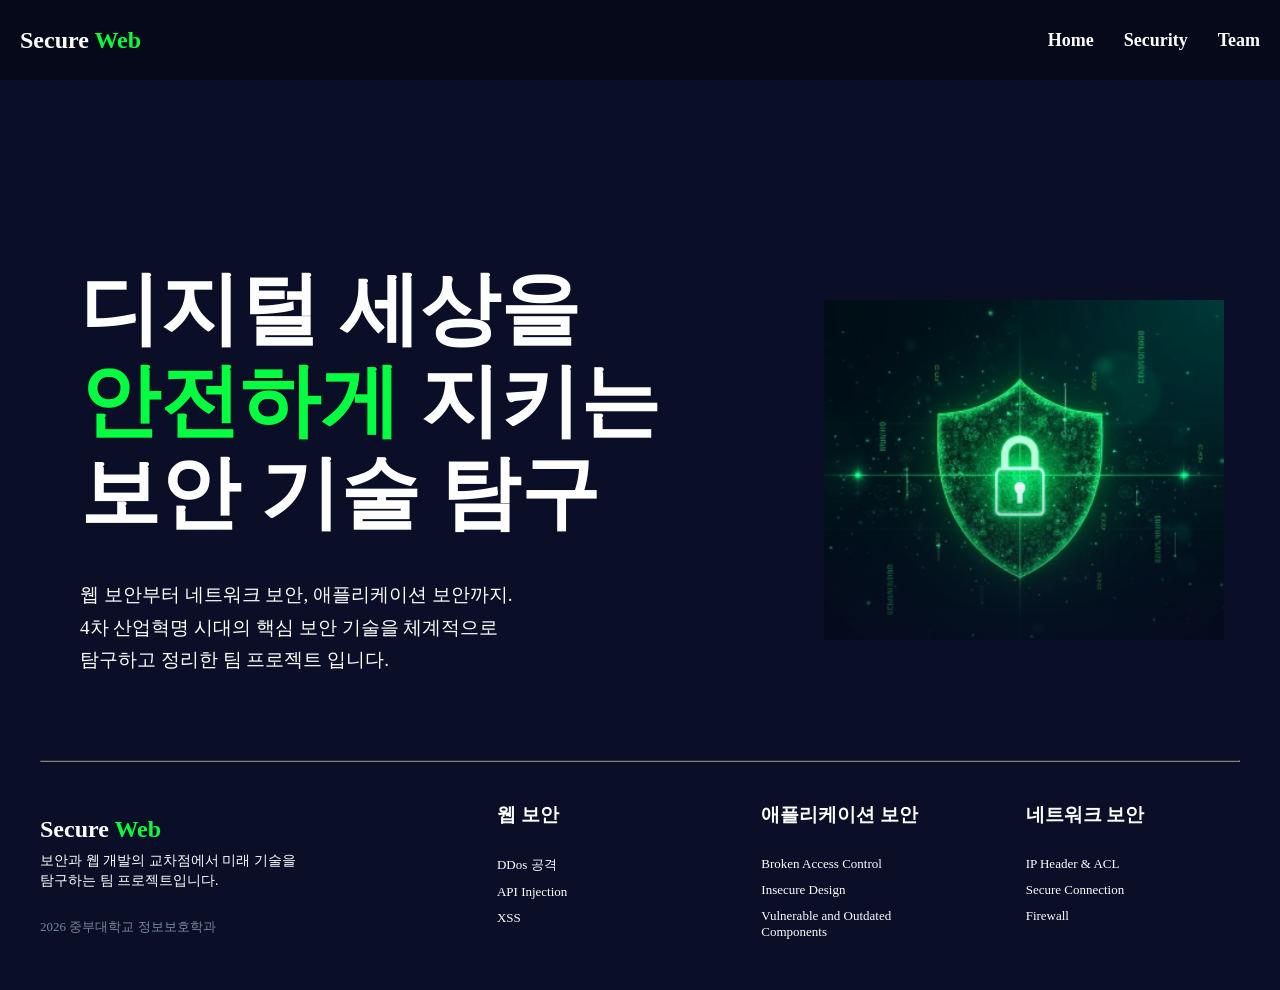
==== commit 28d5a749: "final v1.1" ====
--- a/index.html
+++ b/index.html
@@ -7,14 +7,14 @@
     <link rel="stylesheet" href="style.css" />
   </head>
   <body>
-    
     <nav class="navbar">
       <div class="container">
         <button class="more" id="menuBtn" aria-label="메뉴 열기">
           <span></span><span></span><span></span>
         </button>
         <div class="logo">
-          <span class="logo-def">Secure </span><span class="logo-high">Web</span>
+          <span class="logo-def">Secure </span
+          ><span class="logo-high">Web</span>
         </div>
         <ul class="nav">
           <li><a href="index.html">Home</a></li>
@@ -37,8 +37,9 @@
           <div class="left-content">
             <div class="title">
               <h1>
-                <span class="title-def">디지털 세상을<br></span>
-                <span class="title-high">안전하게 </span><span class="title-def">지키는</span><br>
+                <span class="title-def">디지털 세상을<br /></span>
+                <span class="title-high">안전하게 </span
+                ><span class="title-def">지키는</span><br />
                 <span class="title-def">보안 기술 탐구</span>
               </h1>
             </div>
@@ -67,7 +68,10 @@
               <h2>Secure <span class="bottom-high">Web</span></h2>
             </div>
             <div class="bottom-ex">
-              <p>보안과 웹 개발의 교차점에서 미래 기술을<br />탐구하는 팀 프로젝트입니다.</p>
+              <p>
+                보안과 웹 개발의 교차점에서 미래 기술을<br />탐구하는 팀
+                프로젝트입니다.
+              </p>
             </div>
             <br />
             <div class="bottom-secure">2026 중부대학교 정보보호학과</div>
@@ -97,7 +101,7 @@
               <ul>
                 <li>IP Header & ACL</li>
                 <li>Secure Connection</li>
-                <li>Secure Socket Layer</li>
+                <li>Firewall</li>
               </ul>
             </div>
           </div>
@@ -106,16 +110,16 @@
     </div>
 
     <script>
-      const btn = document.getElementById('menuBtn');
-      const menu = document.getElementById('mobileMenu');
+      const btn = document.getElementById('menuBtn')
+      const menu = document.getElementById('mobileMenu')
       btn.addEventListener('click', () => {
-        menu.classList.toggle('open');
-      });
+        menu.classList.toggle('open')
+      })
       document.addEventListener('click', (e) => {
         if (!btn.contains(e.target) && !menu.contains(e.target)) {
-          menu.classList.remove('open');
+          menu.classList.remove('open')
         }
-      });
+      })
     </script>
   </body>
 </html>
--- a/style.css
+++ b/style.css
@@ -111,7 +111,9 @@
   font-weight: bold;
   padding: 16px 24px;
   border-bottom: 1px solid #1a2040;
-  transition: color 0.2s, background 0.2s;
+  transition:
+    color 0.2s,
+    background 0.2s;
 }
 
 .mobile-menu a:hover {
@@ -462,7 +464,6 @@
   margin-bottom: 20px;
 }
 
-
 @media (max-width: 768px) {
   body {
     width: 100%;
@@ -525,25 +526,37 @@
   }
 
   .right {
-
-    width: 100%;
-  order: 1;
-  min-height: auto;
-  overflow: hidden;
+    width: 100%;
+    order: 1;
+    min-height: auto;
+    overflow: hidden;
   }
 
   .right-image {
     width: auto;
     overflow: hidden;
-    mask-image: linear-gradient(to bottom, transparent 0%, black 15%, black 80%, transparent 100%);
-    -webkit-mask-image: linear-gradient(to bottom, transparent 0%, black 15%, black 80%, transparent 100%);
-    display: block;  
+    mask-image: linear-gradient(
+      to bottom,
+      transparent 0%,
+      black 15%,
+      black 80%,
+      transparent 100%
+    );
+    -webkit-mask-image: linear-gradient(
+      to bottom,
+      transparent 0%,
+      black 15%,
+      black 80%,
+      transparent 100%
+    );
+    display: block;
     transform: scale(1.5);
     transform-origin: center top;
   }
 
   .right-image > img {
-    width: 100%;display: block;
+    width: 100%;
+    display: block;
   }
 
   .bottom {
@@ -564,12 +577,21 @@
     width: calc(100% - 40px);
     margin: 10px 20px;
   }
-    .team-grid {
+  .team-grid {
     flex-direction: column;
     align-items: center;
   }
   .team-title {
     font-size: 2rem;
   }
-
-}
+}
+
+/* 제목 줄바꿈 방지 */
+.bottom-topics h3 {
+  white-space: nowrap;
+}
+
+/* 가운데 박스 공간 확보 */
+.bottom-topics > div {
+  min-width: 180px;
+}
